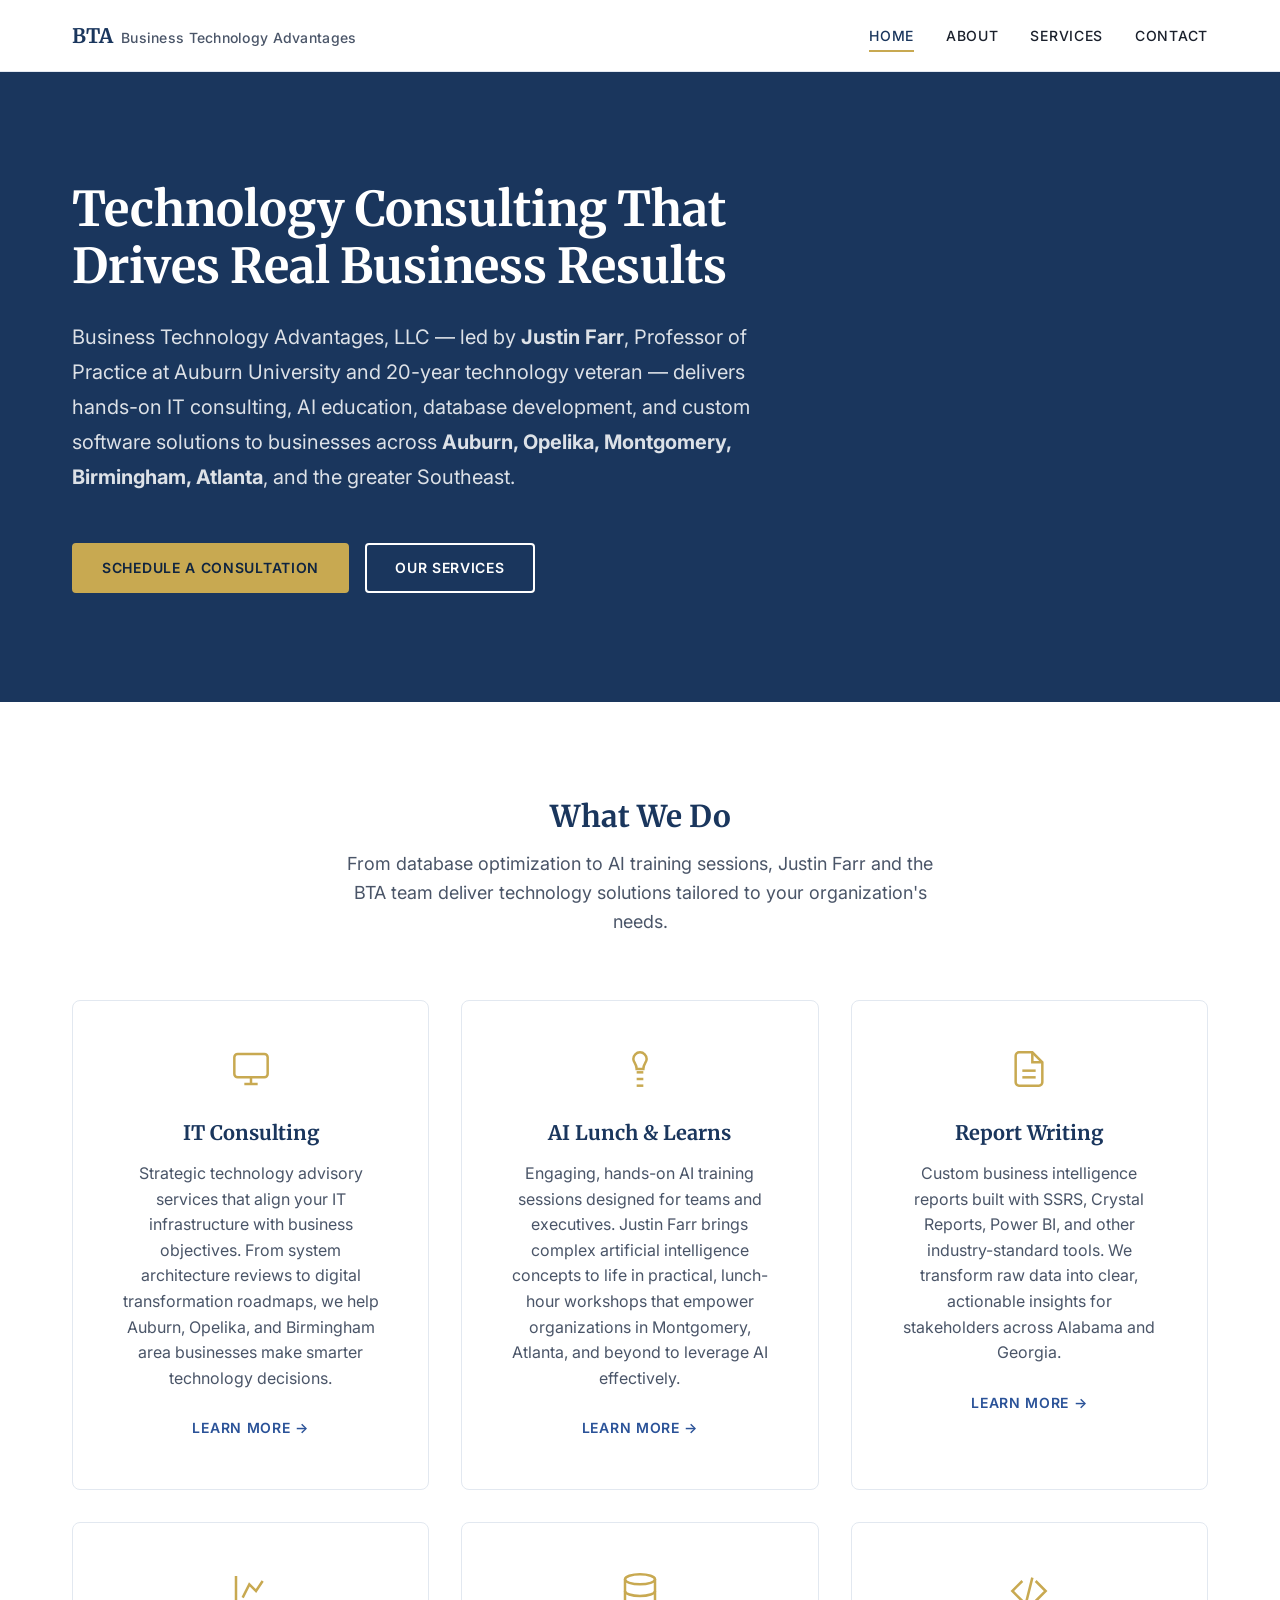
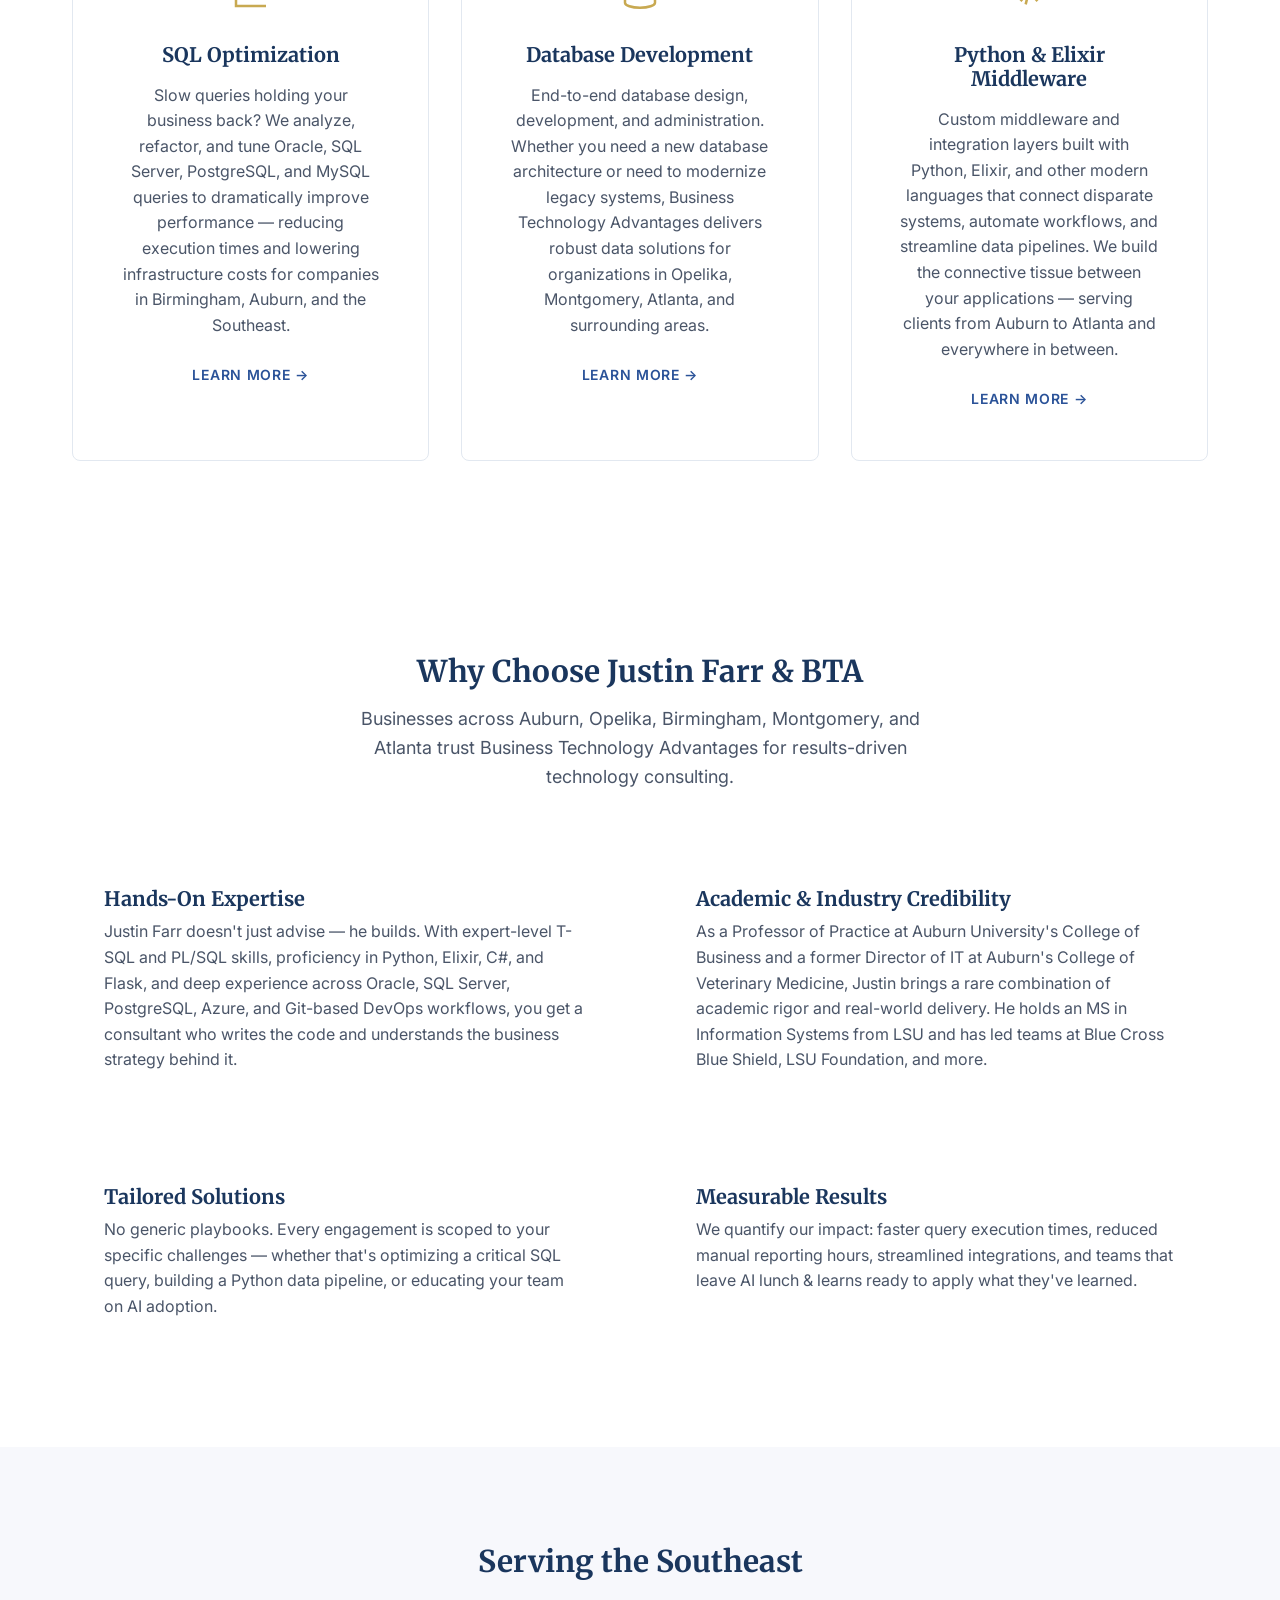
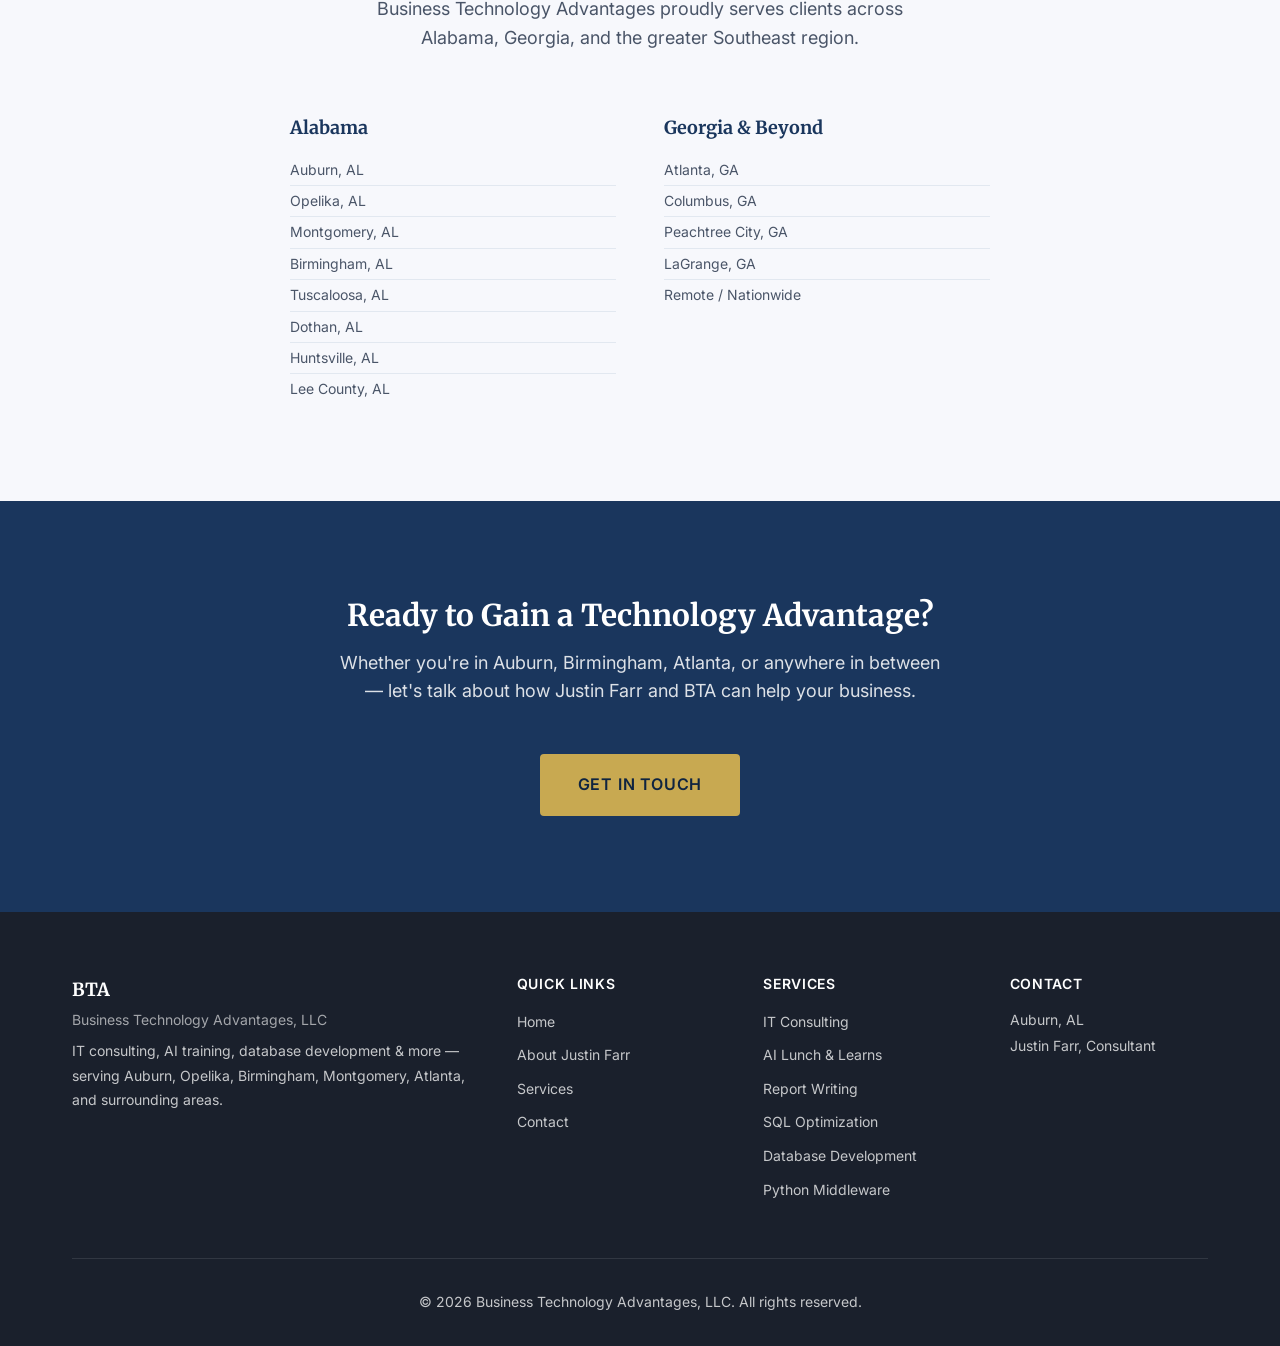
==== index.html @ 230b9578 "first commit" ====
<!DOCTYPE html>
<html lang="en">
<head>
    <meta charset="UTF-8">
    <meta name="viewport" content="width=device-width, initial-scale=1.0">
    <meta name="description" content="Business Technology Advantages, LLC — Justin Farr provides expert IT consulting, AI training, SQL optimization, database development, report writing, and Python middleware services in Auburn, AL, Opelika, AL, Montgomery, AL, Birmingham, AL, Atlanta, GA and surrounding areas.">
    <meta name="keywords" content="IT consulting Auburn AL, AI lunch and learn, SQL optimization, database development, Python middleware, report writing, Justin Farr, Business Technology Advantages, Opelika AL, Montgomery AL, Birmingham AL, Atlanta GA, technology consulting Alabama, IT consultant near me">
    <meta name="author" content="Justin Farr">
    <meta name="robots" content="index, follow">

    <!-- Open Graph / Social Media -->
    <meta property="og:type" content="website">
    <meta property="og:title" content="Business Technology Advantages, LLC — IT Consulting by Justin Farr">
    <meta property="og:description" content="Expert IT consulting, AI training, SQL optimization, database development, and Python middleware in Auburn, Opelika, Birmingham, Montgomery, and Atlanta.">
    <meta property="og:url" content="">
    <meta property="og:image" content="">

    <!-- Twitter Card -->
    <meta name="twitter:card" content="summary_large_image">
    <meta name="twitter:title" content="Business Technology Advantages, LLC — Justin Farr">
    <meta name="twitter:description" content="IT consulting, AI lunch &amp; learns, SQL optimization, database development, and Python middleware across Alabama and Georgia.">

    <title>Business Technology Advantages, LLC — IT Consulting | Auburn, AL | Justin Farr</title>

    <!-- Canonical URL -->
    <link rel="canonical" href="">

    <!-- Favicons -->
    <link rel="icon" href="favicon.ico" sizes="32x32">
    <link rel="icon" href="favicon.svg" type="image/svg+xml">
    <link rel="icon" type="image/png" sizes="32x32" href="favicon-32x32.png">
    <link rel="icon" type="image/png" sizes="16x16" href="favicon-16x16.png">
    <link rel="apple-touch-icon" sizes="180x180" href="apple-touch-icon.png">
    <link rel="manifest" href="site.webmanifest">
    <meta name="theme-color" content="#1a365d">

    <!-- Preconnect to external resources -->
    <link rel="preconnect" href="https://fonts.googleapis.com">
    <link rel="preconnect" href="https://fonts.gstatic.com" crossorigin>
    <link href="https://fonts.googleapis.com/css2?family=Inter:wght@400;500;600;700&family=Merriweather:wght@400;700&display=swap" rel="stylesheet">

    <!-- Stylesheets -->
    <link rel="stylesheet" href="css/styles.css">

    <!-- Structured Data (JSON-LD) -->
    <script type="application/ld+json">
    {
        "@context": "https://schema.org",
        "@type": "ProfessionalService",
        "name": "Business Technology Advantages, LLC",
        "description": "Justin Farr provides expert IT consulting, AI training, SQL optimization, database development, report writing, and Python middleware services in Auburn, Opelika, Montgomery, Birmingham, Atlanta, and surrounding areas.",
        "url": "",
        "logo": "",
        "founder": {
            "@type": "Person",
            "name": "Justin Farr"
        },
        "contactPoint": {
            "@type": "ContactPoint",
            "telephone": "",
            "contactType": "customer service"
        },
        "address": {
            "@type": "PostalAddress",
            "addressLocality": "Auburn",
            "addressRegion": "AL",
            "addressCountry": "US"
        },
        "areaServed": [
            { "@type": "City", "name": "Auburn, AL" },
            { "@type": "City", "name": "Opelika, AL" },
            { "@type": "City", "name": "Montgomery, AL" },
            { "@type": "City", "name": "Birmingham, AL" },
            { "@type": "City", "name": "Atlanta, GA" },
            { "@type": "City", "name": "Columbus, GA" },
            { "@type": "City", "name": "Dothan, AL" },
            { "@type": "City", "name": "Tuscaloosa, AL" }
        ],
        "hasOfferCatalog": {
            "@type": "OfferCatalog",
            "name": "IT Consulting Services",
            "itemListElement": [
                { "@type": "Offer", "itemOffered": { "@type": "Service", "name": "IT Consulting" } },
                { "@type": "Offer", "itemOffered": { "@type": "Service", "name": "AI Lunch & Learns" } },
                { "@type": "Offer", "itemOffered": { "@type": "Service", "name": "Report Writing" } },
                { "@type": "Offer", "itemOffered": { "@type": "Service", "name": "SQL Optimization" } },
                { "@type": "Offer", "itemOffered": { "@type": "Service", "name": "Database Development" } },
                { "@type": "Offer", "itemOffered": { "@type": "Service", "name": "Python Middleware Development" } }
            ]
        }
    }
    </script>
</head>
<body>
    <!-- Skip Navigation for Accessibility -->
    <a href="#main-content" class="skip-link">Skip to main content</a>

    <!-- Header -->
    <header class="site-header" role="banner">
        <div class="container">
            <div class="header-inner">
                <a href="index.html" class="logo" aria-label="Business Technology Advantages Home">
                    <span class="logo-text">BTA</span>
                    <span class="logo-name">Business Technology Advantages</span>
                </a>
                <nav class="main-nav" role="navigation" aria-label="Main navigation">
                    <button class="nav-toggle" aria-expanded="false" aria-controls="nav-menu" aria-label="Toggle navigation">
                        <span class="hamburger"></span>
                    </button>
                    <ul id="nav-menu" class="nav-menu">
                        <li><a href="index.html" class="nav-link active" aria-current="page">Home</a></li>
                        <li><a href="about.html" class="nav-link">About</a></li>
                        <li><a href="services.html" class="nav-link">Services</a></li>
                        <li><a href="contact.html" class="nav-link">Contact</a></li>
                    </ul>
                </nav>
            </div>
        </div>
    </header>

    <!-- Main Content -->
    <main id="main-content">
        <!-- Hero Section -->
        <section class="hero" aria-labelledby="hero-heading">
            <div class="container">
                <div class="hero-content">
                    <h1 id="hero-heading">Technology Consulting That Drives Real Business Results</h1>
                    <p class="hero-subtitle">Business Technology Advantages, LLC — led by <strong>Justin Farr</strong>, Professor of Practice at Auburn University and 20-year technology veteran — delivers hands-on IT consulting, AI education, database development, and custom software solutions to businesses across <strong>Auburn, Opelika, Montgomery, Birmingham, Atlanta</strong>, and the greater Southeast.</p>
                    <div class="hero-cta">
                        <a href="contact.html" class="btn btn-primary">Schedule a Consultation</a>
                        <a href="services.html" class="btn btn-secondary">Our Services</a>
                    </div>
                </div>
            </div>
        </section>

        <!-- Services Overview -->
        <section class="section services-overview" aria-labelledby="services-heading">
            <div class="container">
                <div class="section-header">
                    <h2 id="services-heading">What We Do</h2>
                    <p class="section-subtitle">From database optimization to AI training sessions, Justin Farr and the BTA team deliver technology solutions tailored to your organization's needs.</p>
                </div>
                <div class="services-grid">
                    <article class="service-card">
                        <div class="service-icon" aria-hidden="true">
                            <svg xmlns="http://www.w3.org/2000/svg" width="40" height="40" viewBox="0 0 24 24" fill="none" stroke="currentColor" stroke-width="1.5"><rect x="2" y="3" width="20" height="14" rx="2"/><path d="M8 21h8"/><path d="M12 17v4"/></svg>
                        </div>
                        <h3>IT Consulting</h3>
                        <p>Strategic technology advisory services that align your IT infrastructure with business objectives. From system architecture reviews to digital transformation roadmaps, we help Auburn, Opelika, and Birmingham area businesses make smarter technology decisions.</p>
                        <a href="services.html#it-consulting" class="card-link">Learn More &rarr;</a>
                    </article>
                    <article class="service-card">
                        <div class="service-icon" aria-hidden="true">
                            <svg xmlns="http://www.w3.org/2000/svg" width="40" height="40" viewBox="0 0 24 24" fill="none" stroke="currentColor" stroke-width="1.5"><path d="M12 2a4 4 0 0 0-4 4c0 2 2 3 2 6h4c0-3 2-4 2-6a4 4 0 0 0-4-4z"/><path d="M10 18h4"/><path d="M10 22h4"/><path d="M10 14h4"/></svg>
                        </div>
                        <h3>AI Lunch &amp; Learns</h3>
                        <p>Engaging, hands-on AI training sessions designed for teams and executives. Justin Farr brings complex artificial intelligence concepts to life in practical, lunch-hour workshops that empower organizations in Montgomery, Atlanta, and beyond to leverage AI effectively.</p>
                        <a href="services.html#ai-lunch-learns" class="card-link">Learn More &rarr;</a>
                    </article>
                    <article class="service-card">
                        <div class="service-icon" aria-hidden="true">
                            <svg xmlns="http://www.w3.org/2000/svg" width="40" height="40" viewBox="0 0 24 24" fill="none" stroke="currentColor" stroke-width="1.5"><path d="M14 2H6a2 2 0 0 0-2 2v16a2 2 0 0 0 2 2h12a2 2 0 0 0 2-2V8z"/><polyline points="14 2 14 8 20 8"/><line x1="16" y1="13" x2="8" y2="13"/><line x1="16" y1="17" x2="8" y2="17"/></svg>
                        </div>
                        <h3>Report Writing</h3>
                        <p>Custom business intelligence reports built with SSRS, Crystal Reports, Power BI, and other industry-standard tools. We transform raw data into clear, actionable insights for stakeholders across Alabama and Georgia.</p>
                        <a href="services.html#report-writing" class="card-link">Learn More &rarr;</a>
                    </article>
                    <article class="service-card">
                        <div class="service-icon" aria-hidden="true">
                            <svg xmlns="http://www.w3.org/2000/svg" width="40" height="40" viewBox="0 0 24 24" fill="none" stroke="currentColor" stroke-width="1.5"><path d="M3 3v18h18"/><path d="M7 16l4-8 4 4 4-6"/></svg>
                        </div>
                        <h3>SQL Optimization</h3>
                        <p>Slow queries holding your business back? We analyze, refactor, and tune Oracle, SQL Server, PostgreSQL, and MySQL queries to dramatically improve performance — reducing execution times and lowering infrastructure costs for companies in Birmingham, Auburn, and the Southeast.</p>
                        <a href="services.html#sql-optimization" class="card-link">Learn More &rarr;</a>
                    </article>
                    <article class="service-card">
                        <div class="service-icon" aria-hidden="true">
                            <svg xmlns="http://www.w3.org/2000/svg" width="40" height="40" viewBox="0 0 24 24" fill="none" stroke="currentColor" stroke-width="1.5"><ellipse cx="12" cy="5" rx="9" ry="3"/><path d="M21 12c0 1.66-4 3-9 3s-9-1.34-9-3"/><path d="M3 5v14c0 1.66 4 3 9 3s9-1.34 9-3V5"/></svg>
                        </div>
                        <h3>Database Development</h3>
                        <p>End-to-end database design, development, and administration. Whether you need a new database architecture or need to modernize legacy systems, Business Technology Advantages delivers robust data solutions for organizations in Opelika, Montgomery, Atlanta, and surrounding areas.</p>
                        <a href="services.html#database-development" class="card-link">Learn More &rarr;</a>
                    </article>
                    <article class="service-card">
                        <div class="service-icon" aria-hidden="true">
                            <svg xmlns="http://www.w3.org/2000/svg" width="40" height="40" viewBox="0 0 24 24" fill="none" stroke="currentColor" stroke-width="1.5"><polyline points="16 18 22 12 16 6"/><polyline points="8 6 2 12 8 18"/><line x1="14" y1="4" x2="10" y2="20"/></svg>
                        </div>
                        <h3>Python &amp; Elixir Middleware</h3>
                        <p>Custom middleware and integration layers built with Python, Elixir, and other modern languages that connect disparate systems, automate workflows, and streamline data pipelines. We build the connective tissue between your applications — serving clients from Auburn to Atlanta and everywhere in between.</p>
                        <a href="services.html#python-middleware" class="card-link">Learn More &rarr;</a>
                    </article>
                </div>
            </div>
        </section>

        <!-- Why Choose Us -->
        <section class="section why-us" aria-labelledby="why-heading">
            <div class="container">
                <div class="section-header">
                    <h2 id="why-heading">Why Choose Justin Farr &amp; BTA</h2>
                    <p class="section-subtitle">Businesses across Auburn, Opelika, Birmingham, Montgomery, and Atlanta trust Business Technology Advantages for results-driven technology consulting.</p>
                </div>
                <div class="features-grid">
                    <div class="feature">
                        <h3>Hands-On Expertise</h3>
                        <p>Justin Farr doesn't just advise — he builds. With expert-level T-SQL and PL/SQL skills, proficiency in Python, Elixir, C#, and Flask, and deep experience across Oracle, SQL Server, PostgreSQL, Azure, and Git-based DevOps workflows, you get a consultant who writes the code and understands the business strategy behind it.</p>
                    </div>
                    <div class="feature">
                        <h3>Academic &amp; Industry Credibility</h3>
                        <p>As a Professor of Practice at Auburn University's College of Business and a former Director of IT at Auburn's College of Veterinary Medicine, Justin brings a rare combination of academic rigor and real-world delivery. He holds an MS in Information Systems from LSU and has led teams at Blue Cross Blue Shield, LSU Foundation, and more.</p>
                    </div>
                    <div class="feature">
                        <h3>Tailored Solutions</h3>
                        <p>No generic playbooks. Every engagement is scoped to your specific challenges — whether that's optimizing a critical SQL query, building a Python data pipeline, or educating your team on AI adoption.</p>
                    </div>
                    <div class="feature">
                        <h3>Measurable Results</h3>
                        <p>We quantify our impact: faster query execution times, reduced manual reporting hours, streamlined integrations, and teams that leave AI lunch &amp; learns ready to apply what they've learned.</p>
                    </div>
                </div>
            </div>
        </section>

        <!-- Service Areas -->
        <section class="section section-alt" aria-labelledby="areas-heading">
            <div class="container">
                <div class="section-header">
                    <h2 id="areas-heading">Serving the Southeast</h2>
                    <p class="section-subtitle">Business Technology Advantages proudly serves clients across Alabama, Georgia, and the greater Southeast region.</p>
                </div>
                <div class="areas-list">
                    <div class="area-group">
                        <h3>Alabama</h3>
                        <ul>
                            <li>Auburn, AL</li>
                            <li>Opelika, AL</li>
                            <li>Montgomery, AL</li>
                            <li>Birmingham, AL</li>
                            <li>Tuscaloosa, AL</li>
                            <li>Dothan, AL</li>
                            <li>Huntsville, AL</li>
                            <li>Lee County, AL</li>
                        </ul>
                    </div>
                    <div class="area-group">
                        <h3>Georgia &amp; Beyond</h3>
                        <ul>
                            <li>Atlanta, GA</li>
                            <li>Columbus, GA</li>
                            <li>Peachtree City, GA</li>
                            <li>LaGrange, GA</li>
                            <li>Remote / Nationwide</li>
                        </ul>
                    </div>
                </div>
            </div>
        </section>

        <!-- CTA Section -->
        <section class="section cta-section" aria-labelledby="cta-heading">
            <div class="container">
                <div class="cta-content">
                    <h2 id="cta-heading">Ready to Gain a Technology Advantage?</h2>
                    <p>Whether you're in Auburn, Birmingham, Atlanta, or anywhere in between — let's talk about how Justin Farr and BTA can help your business.</p>
                    <a href="contact.html" class="btn btn-primary btn-lg">Get in Touch</a>
                </div>
            </div>
        </section>
    </main>

    <!-- Footer -->
    <footer class="site-footer" role="contentinfo">
        <div class="container">
            <div class="footer-grid">
                <div class="footer-brand">
                    <span class="logo-text">BTA</span>
                    <p class="footer-company">Business Technology Advantages, LLC</p>
                    <p class="footer-tagline">IT consulting, AI training, database development &amp; more — serving Auburn, Opelika, Birmingham, Montgomery, Atlanta, and surrounding areas.</p>
                </div>
                <div class="footer-nav">
                    <h4>Quick Links</h4>
                    <ul>
                        <li><a href="index.html">Home</a></li>
                        <li><a href="about.html">About Justin Farr</a></li>
                        <li><a href="services.html">Services</a></li>
                        <li><a href="contact.html">Contact</a></li>
                    </ul>
                </div>
                <div class="footer-services">
                    <h4>Services</h4>
                    <ul>
                        <li><a href="services.html#it-consulting">IT Consulting</a></li>
                        <li><a href="services.html#ai-lunch-learns">AI Lunch &amp; Learns</a></li>
                        <li><a href="services.html#report-writing">Report Writing</a></li>
                        <li><a href="services.html#sql-optimization">SQL Optimization</a></li>
                        <li><a href="services.html#database-development">Database Development</a></li>
                        <li><a href="services.html#python-middleware">Python Middleware</a></li>
                    </ul>
                </div>
                <div class="footer-contact">
                    <h4>Contact</h4>
                    <address>
                        <p>Auburn, AL</p>
                        <p>Justin Farr, Consultant</p>
                    </address>
                </div>
            </div>
            <div class="footer-bottom">
                <p>&copy; <span id="current-year"></span> Business Technology Advantages, LLC. All rights reserved.</p>
            </div>
        </div>
    </footer>

    <script src="js/main.js"></script>
</body>
</html>
---- css/styles.css ----
/* ==========================================================================
   CSS Custom Properties (Design Tokens)
   ========================================================================== */
:root {
    /* Colors */
    --color-primary: #1a365d;
    --color-primary-dark: #0f2440;
    --color-primary-light: #2a5298;
    --color-accent: #c8a951;
    --color-accent-dark: #b08d30;

    --color-text: #1a202c;
    --color-text-light: #4a5568;
    --color-text-muted: #718096;

    --color-bg: #ffffff;
    --color-bg-alt: #f7f8fc;
    --color-bg-dark: #1a202c;

    --color-border: #e2e8f0;
    --color-white: #ffffff;
    --color-success: #38a169;
    --color-error: #e53e3e;

    /* Typography */
    --font-heading: 'Merriweather', Georgia, serif;
    --font-body: 'Inter', -apple-system, BlinkMacSystemFont, 'Segoe UI', sans-serif;

    --text-xs: 0.75rem;
    --text-sm: 0.875rem;
    --text-base: 1rem;
    --text-lg: 1.125rem;
    --text-xl: 1.25rem;
    --text-2xl: 1.5rem;
    --text-3xl: 1.875rem;
    --text-4xl: 2.25rem;
    --text-5xl: 3rem;

    --leading-tight: 1.2;
    --leading-normal: 1.6;
    --leading-relaxed: 1.75;

    /* Spacing */
    --space-xs: 0.25rem;
    --space-sm: 0.5rem;
    --space-md: 1rem;
    --space-lg: 1.5rem;
    --space-xl: 2rem;
    --space-2xl: 3rem;
    --space-3xl: 4rem;
    --space-4xl: 6rem;

    /* Layout */
    --container-max: 1200px;
    --container-narrow: 800px;

    /* Borders & Shadows */
    --radius-sm: 4px;
    --radius-md: 8px;
    --radius-lg: 12px;
    --shadow-sm: 0 1px 3px rgba(0, 0, 0, 0.08);
    --shadow-md: 0 4px 12px rgba(0, 0, 0, 0.1);
    --shadow-lg: 0 10px 30px rgba(0, 0, 0, 0.12);

    /* Transitions */
    --transition-fast: 150ms ease;
    --transition-base: 250ms ease;
    --transition-slow: 400ms ease;

    /* Header */
    --header-height: 72px;
}

/* ==========================================================================
   Reset & Base
   ========================================================================== */
*,
*::before,
*::after {
    box-sizing: border-box;
    margin: 0;
    padding: 0;
}

html {
    scroll-behavior: smooth;
    -webkit-text-size-adjust: 100%;
}

body {
    font-family: var(--font-body);
    font-size: var(--text-base);
    line-height: var(--leading-normal);
    color: var(--color-text);
    background-color: var(--color-bg);
    -webkit-font-smoothing: antialiased;
    -moz-osx-font-smoothing: grayscale;
}

img {
    max-width: 100%;
    height: auto;
    display: block;
}

a {
    color: var(--color-primary-light);
    text-decoration: none;
    transition: color var(--transition-fast);
}

a:hover {
    color: var(--color-primary-dark);
}

a:focus-visible {
    outline: 2px solid var(--color-primary-light);
    outline-offset: 2px;
    border-radius: var(--radius-sm);
}

ul, ol {
    list-style: none;
}

h1, h2, h3, h4, h5, h6 {
    font-family: var(--font-heading);
    line-height: var(--leading-tight);
    color: var(--color-primary);
}

/* ==========================================================================
   Accessibility
   ========================================================================== */
.skip-link {
    position: absolute;
    top: -100%;
    left: var(--space-md);
    background: var(--color-primary);
    color: var(--color-white);
    padding: var(--space-sm) var(--space-md);
    border-radius: var(--radius-sm);
    z-index: 1000;
    font-weight: 600;
}

.skip-link:focus {
    top: var(--space-md);
}

.sr-only {
    position: absolute;
    width: 1px;
    height: 1px;
    padding: 0;
    margin: -1px;
    overflow: hidden;
    clip: rect(0, 0, 0, 0);
    white-space: nowrap;
    border: 0;
}

/* ==========================================================================
   Layout
   ========================================================================== */
.container {
    width: 100%;
    max-width: var(--container-max);
    margin: 0 auto;
    padding: 0 var(--space-xl);
}

.section {
    padding: var(--space-4xl) 0;
}

.section-alt {
    background-color: var(--color-bg-alt);
}

.section-header {
    text-align: center;
    margin-bottom: var(--space-3xl);
}

.section-header h2 {
    font-size: var(--text-3xl);
    margin-bottom: var(--space-md);
}

.section-subtitle {
    font-size: var(--text-lg);
    color: var(--color-text-light);
    max-width: 600px;
    margin: 0 auto;
}

/* Two Column Layout */
.two-column {
    display: grid;
    grid-template-columns: 1fr 1fr;
    gap: var(--space-3xl);
    align-items: center;
}

.two-column.reverse .column-media {
    order: -1;
}

/* ==========================================================================
   Header
   ========================================================================== */
.site-header {
    position: sticky;
    top: 0;
    z-index: 100;
    background-color: var(--color-white);
    border-bottom: 1px solid var(--color-border);
    height: var(--header-height);
    display: flex;
    align-items: center;
}

.header-inner {
    display: flex;
    align-items: center;
    justify-content: space-between;
}

.logo {
    text-decoration: none;
    display: flex;
    align-items: baseline;
    gap: var(--space-sm);
}

.logo-text {
    font-family: var(--font-heading);
    font-size: var(--text-xl);
    font-weight: 700;
    color: var(--color-primary);
}

.logo-name {
    font-family: var(--font-body);
    font-size: var(--text-sm);
    font-weight: 500;
    color: var(--color-text-light);
    letter-spacing: 0.02em;
}

.nav-menu {
    display: flex;
    gap: var(--space-xl);
}

.nav-link {
    font-size: var(--text-sm);
    font-weight: 500;
    color: var(--color-text);
    text-transform: uppercase;
    letter-spacing: 0.05em;
    padding: var(--space-sm) 0;
    position: relative;
}

.nav-link::after {
    content: '';
    position: absolute;
    bottom: 0;
    left: 0;
    width: 0;
    height: 2px;
    background-color: var(--color-accent);
    transition: width var(--transition-base);
}

.nav-link:hover::after,
.nav-link.active::after {
    width: 100%;
}

.nav-link:hover,
.nav-link.active {
    color: var(--color-primary);
}

/* Mobile Nav Toggle */
.nav-toggle {
    display: none;
    background: none;
    border: none;
    cursor: pointer;
    padding: var(--space-sm);
}

.hamburger {
    display: block;
    width: 24px;
    height: 2px;
    background-color: var(--color-text);
    position: relative;
    transition: background-color var(--transition-fast);
}

.hamburger::before,
.hamburger::after {
    content: '';
    position: absolute;
    left: 0;
    width: 24px;
    height: 2px;
    background-color: var(--color-text);
    transition: transform var(--transition-base);
}

.hamburger::before {
    top: -7px;
}

.hamburger::after {
    top: 7px;
}

/* Hamburger active state */
.nav-toggle[aria-expanded="true"] .hamburger {
    background-color: transparent;
}

.nav-toggle[aria-expanded="true"] .hamburger::before {
    transform: rotate(45deg) translate(5px, 5px);
}

.nav-toggle[aria-expanded="true"] .hamburger::after {
    transform: rotate(-45deg) translate(5px, -5px);
}

/* ==========================================================================
   Hero
   ========================================================================== */
.hero {
    background-color: var(--color-primary);
    color: var(--color-white);
    padding: var(--space-4xl) 0;
    min-height: 70vh;
    display: flex;
    align-items: center;
}

.hero-content {
    max-width: 700px;
}

.hero h1 {
    font-size: var(--text-5xl);
    color: var(--color-white);
    margin-bottom: var(--space-lg);
}

.hero-subtitle {
    font-size: var(--text-xl);
    color: rgba(255, 255, 255, 0.85);
    margin-bottom: var(--space-2xl);
    line-height: var(--leading-relaxed);
}

.hero-cta {
    display: flex;
    gap: var(--space-md);
    flex-wrap: wrap;
}

/* Page Hero (inner pages) */
.page-hero {
    background-color: var(--color-primary);
    color: var(--color-white);
    padding: var(--space-3xl) 0;
    text-align: center;
}

.page-hero h1 {
    font-size: var(--text-4xl);
    color: var(--color-white);
    margin-bottom: var(--space-sm);
}

.page-subtitle {
    font-size: var(--text-lg);
    color: rgba(255, 255, 255, 0.85);
}

/* ==========================================================================
   Buttons
   ========================================================================== */
.btn {
    display: inline-block;
    padding: 0.75rem 1.75rem;
    font-family: var(--font-body);
    font-size: var(--text-sm);
    font-weight: 600;
    text-transform: uppercase;
    letter-spacing: 0.05em;
    border: 2px solid transparent;
    border-radius: var(--radius-sm);
    cursor: pointer;
    transition: all var(--transition-base);
    text-align: center;
    text-decoration: none;
}

.btn:focus-visible {
    outline: 2px solid var(--color-accent);
    outline-offset: 2px;
}

.btn-primary {
    background-color: var(--color-accent);
    color: var(--color-primary-dark);
    border-color: var(--color-accent);
}

.btn-primary:hover {
    background-color: var(--color-accent-dark);
    border-color: var(--color-accent-dark);
    color: var(--color-white);
}

.btn-secondary {
    background-color: transparent;
    color: var(--color-white);
    border-color: var(--color-white);
}

.btn-secondary:hover {
    background-color: var(--color-white);
    color: var(--color-primary);
}

.btn-lg {
    padding: 1rem 2.25rem;
    font-size: var(--text-base);
}

/* ==========================================================================
   Cards
   ========================================================================== */
.services-grid {
    display: grid;
    grid-template-columns: repeat(3, 1fr);
    gap: var(--space-xl);
}

.service-card {
    background-color: var(--color-white);
    border: 1px solid var(--color-border);
    border-radius: var(--radius-md);
    padding: var(--space-2xl);
    text-align: center;
    transition: box-shadow var(--transition-base), transform var(--transition-base);
}

.service-card:hover {
    box-shadow: var(--shadow-lg);
    transform: translateY(-4px);
}

.service-icon {
    color: var(--color-accent);
    margin-bottom: var(--space-lg);
}

.service-card h3 {
    font-size: var(--text-xl);
    margin-bottom: var(--space-md);
}

.service-card p {
    color: var(--color-text-light);
    margin-bottom: var(--space-lg);
    min-height: 1.5em;
}

.card-link {
    font-weight: 600;
    font-size: var(--text-sm);
    color: var(--color-primary-light);
    text-transform: uppercase;
    letter-spacing: 0.05em;
}

.card-link:hover {
    color: var(--color-accent);
}

/* ==========================================================================
   Features / Values Grid
   ========================================================================== */
.features-grid,
.values-grid {
    display: grid;
    grid-template-columns: repeat(2, 1fr);
    gap: var(--space-2xl);
}

.feature,
.value-item {
    padding: var(--space-xl);
}

.feature h3,
.value-item h3 {
    font-size: var(--text-xl);
    margin-bottom: var(--space-sm);
}

.feature p,
.value-item p {
    color: var(--color-text-light);
    min-height: 1.5em;
}

/* ==========================================================================
   Process Steps
   ========================================================================== */
.process-steps {
    display: grid;
    grid-template-columns: repeat(4, 1fr);
    gap: var(--space-xl);
    text-align: center;
}

.step {
    padding: var(--space-xl);
}

.step-number {
    display: inline-block;
    font-family: var(--font-heading);
    font-size: var(--text-3xl);
    font-weight: 700;
    color: var(--color-accent);
    margin-bottom: var(--space-md);
}

.step h3 {
    font-size: var(--text-lg);
    margin-bottom: var(--space-sm);
}

.step p {
    color: var(--color-text-light);
    font-size: var(--text-sm);
    min-height: 1.5em;
}

/* ==========================================================================
   Team
   ========================================================================== */
.team-grid {
    display: grid;
    grid-template-columns: repeat(auto-fit, minmax(250px, 1fr));
    gap: var(--space-2xl);
}

.team-card {
    text-align: center;
}

.team-photo {
    width: 160px;
    height: 160px;
    border-radius: 50%;
    margin: 0 auto var(--space-lg);
}

.team-card h3 {
    font-size: var(--text-lg);
    margin-bottom: var(--space-xs);
}

.team-role {
    color: var(--color-accent);
    font-weight: 500;
    margin-bottom: var(--space-md);
}

.team-bio {
    color: var(--color-text-light);
    font-size: var(--text-sm);
}

/* ==========================================================================
   Project Cards
   ========================================================================== */
.projects-grid {
    display: grid;
    grid-template-columns: repeat(3, 1fr);
    gap: var(--space-xl);
}

.project-card {
    background-color: var(--color-white);
    border: 1px solid var(--color-border);
    border-radius: var(--radius-md);
    padding: var(--space-2xl);
    transition: box-shadow var(--transition-base);
}

.project-card:hover {
    box-shadow: var(--shadow-md);
}

.project-card h3 {
    font-size: var(--text-lg);
    margin-bottom: var(--space-xs);
}

.project-client {
    color: var(--color-accent);
    font-weight: 600;
    font-size: var(--text-sm);
    margin-bottom: var(--space-md);
}

.project-card p:last-child {
    color: var(--color-text-light);
    font-size: var(--text-sm);
    line-height: var(--leading-relaxed);
}

/* ==========================================================================
   CTA Section
   ========================================================================== */
.cta-section {
    background-color: var(--color-primary);
    color: var(--color-white);
}

.cta-content {
    text-align: center;
    max-width: 600px;
    margin: 0 auto;
}

.cta-content h2 {
    font-size: var(--text-3xl);
    color: var(--color-white);
    margin-bottom: var(--space-md);
}

.cta-content p {
    font-size: var(--text-lg);
    color: rgba(255, 255, 255, 0.85);
    margin-bottom: var(--space-2xl);
}

/* ==========================================================================
   Contact Form
   ========================================================================== */
.contact-layout {
    display: grid;
    grid-template-columns: 1fr 360px;
    gap: var(--space-3xl);
    align-items: start;
}

.form-group {
    margin-bottom: var(--space-lg);
}

.form-group label {
    display: block;
    font-weight: 500;
    margin-bottom: var(--space-xs);
    font-size: var(--text-sm);
    color: var(--color-text);
}

.form-group input,
.form-group select,
.form-group textarea {
    width: 100%;
    padding: 0.75rem 1rem;
    font-family: var(--font-body);
    font-size: var(--text-base);
    border: 1px solid var(--color-border);
    border-radius: var(--radius-sm);
    background-color: var(--color-white);
    transition: border-color var(--transition-fast), box-shadow var(--transition-fast);
}

.form-group input:focus,
.form-group select:focus,
.form-group textarea:focus {
    outline: none;
    border-color: var(--color-primary-light);
    box-shadow: 0 0 0 3px rgba(42, 82, 152, 0.15);
}

.form-group input.error,
.form-group textarea.error {
    border-color: var(--color-error);
}

.form-error {
    display: block;
    color: var(--color-error);
    font-size: var(--text-xs);
    margin-top: var(--space-xs);
    min-height: 1em;
}

.form-success {
    background-color: var(--color-success);
    color: var(--color-white);
    padding: var(--space-md) var(--space-lg);
    border-radius: var(--radius-sm);
    text-align: center;
    font-weight: 500;
}

/* Contact Info Sidebar */
.contact-info {
    background-color: var(--color-bg-alt);
    padding: var(--space-2xl);
    border-radius: var(--radius-md);
}

.contact-info-item {
    margin-bottom: var(--space-xl);
}

.contact-info-item:last-child {
    margin-bottom: 0;
}

.contact-info-item h3 {
    font-size: var(--text-base);
    margin-bottom: var(--space-xs);
}

.contact-info-item p {
    color: var(--color-text-light);
    font-size: var(--text-sm);
}

.contact-info-item a {
    color: var(--color-primary-light);
}

/* ==========================================================================
   Service Features List
   ========================================================================== */
.service-features {
    margin-top: var(--space-lg);
}

.service-features li {
    position: relative;
    padding-left: var(--space-lg);
    margin-bottom: var(--space-sm);
    color: var(--color-text-light);
    min-height: 1.5em;
}

.service-features li::before {
    content: '✓';
    position: absolute;
    left: 0;
    color: var(--color-accent);
    font-weight: 700;
}

/* ==========================================================================
   Service Areas
   ========================================================================== */
.areas-list {
    display: grid;
    grid-template-columns: repeat(2, 1fr);
    gap: var(--space-2xl);
    max-width: 700px;
    margin: 0 auto;
}

.area-group h3 {
    font-size: var(--text-lg);
    margin-bottom: var(--space-md);
    color: var(--color-primary);
}

.area-group ul {
    list-style: none;
}

.area-group ul li {
    padding: var(--space-xs) 0;
    color: var(--color-text-light);
    font-size: var(--text-sm);
    border-bottom: 1px solid var(--color-border);
}

.area-group ul li:last-child {
    border-bottom: none;
}

/* ==========================================================================
   Placeholder Image
   ========================================================================== */
.placeholder-image {
    background-color: var(--color-bg-alt);
    border: 2px dashed var(--color-border);
    border-radius: var(--radius-md);
    min-height: 300px;
    display: flex;
    align-items: center;
    justify-content: center;
}

.service-image {
    width: 100%;
    height: auto;
    border-radius: var(--radius-md);
    display: block;
}

.headshot {
    width: 100%;
    height: auto;
    border-radius: var(--radius-md);
    display: block;
    object-fit: cover;
    box-shadow: 0 4px 20px rgba(0, 0, 0, 0.1);
}

/* ==========================================================================
   Footer
   ========================================================================== */
.site-footer {
    background-color: var(--color-bg-dark);
    color: rgba(255, 255, 255, 0.75);
    padding: var(--space-3xl) 0 var(--space-xl);
}

.footer-grid {
    display: grid;
    grid-template-columns: 2fr 1fr 1fr 1fr;
    gap: var(--space-2xl);
    margin-bottom: var(--space-2xl);
}

.footer-brand .logo-text {
    color: var(--color-white);
    font-size: var(--text-lg);
}

.footer-company {
    margin-top: var(--space-xs);
    font-size: var(--text-sm);
    color: rgba(255, 255, 255, 0.6);
}

.footer-tagline {
    margin-top: var(--space-sm);
    font-size: var(--text-sm);
    line-height: var(--leading-relaxed);
}

.site-footer h4 {
    color: var(--color-white);
    font-family: var(--font-body);
    font-size: var(--text-sm);
    font-weight: 600;
    text-transform: uppercase;
    letter-spacing: 0.05em;
    margin-bottom: var(--space-md);
}

.footer-nav ul li {
    margin-bottom: var(--space-sm);
}

.footer-nav a {
    color: rgba(255, 255, 255, 0.75);
    font-size: var(--text-sm);
    transition: color var(--transition-fast);
}

.footer-nav a:hover {
    color: var(--color-white);
}

.footer-services ul li {
    margin-bottom: var(--space-sm);
}

.footer-services a {
    color: rgba(255, 255, 255, 0.75);
    font-size: var(--text-sm);
    transition: color var(--transition-fast);
}

.footer-services a:hover {
    color: var(--color-white);
}

.footer-contact address {
    font-style: normal;
    font-size: var(--text-sm);
}

.footer-contact p {
    margin-bottom: var(--space-xs);
    min-height: 1.5em;
}

.footer-bottom {
    border-top: 1px solid rgba(255, 255, 255, 0.1);
    padding-top: var(--space-xl);
    text-align: center;
    font-size: var(--text-sm);
}

/* ==========================================================================
   Responsive
   ========================================================================== */
@media (max-width: 1024px) {
    .services-grid {
        grid-template-columns: repeat(2, 1fr);
    }

    .process-steps {
        grid-template-columns: repeat(2, 1fr);
    }

    .footer-grid {
        grid-template-columns: 1fr 1fr;
    }

    .projects-grid {
        grid-template-columns: repeat(2, 1fr);
    }

    .areas-list {
        max-width: 100%;
    }
}

@media (max-width: 768px) {
    :root {
        --text-5xl: 2.25rem;
        --text-4xl: 1.875rem;
        --text-3xl: 1.5rem;
    }

    .logo-name {
        display: none;
    }

    /* Mobile Navigation */
    .nav-toggle {
        display: block;
    }

    .nav-menu {
        display: none;
        position: absolute;
        top: var(--header-height);
        left: 0;
        right: 0;
        background-color: var(--color-white);
        flex-direction: column;
        padding: var(--space-lg) var(--space-xl);
        border-bottom: 1px solid var(--color-border);
        box-shadow: var(--shadow-md);
    }

    .nav-menu.is-open {
        display: flex;
    }

    .nav-menu .nav-link {
        padding: var(--space-sm) 0;
    }

    /* Layout */
    .two-column {
        grid-template-columns: 1fr;
    }

    .two-column.reverse .column-media {
        order: 0;
    }

    .services-grid {
        grid-template-columns: 1fr;
    }

    .projects-grid {
        grid-template-columns: 1fr;
    }

    .areas-list {
        grid-template-columns: 1fr;
    }

    .features-grid,
    .values-grid {
        grid-template-columns: 1fr;
    }

    .process-steps {
        grid-template-columns: 1fr 1fr;
    }

    .contact-layout {
        grid-template-columns: 1fr;
    }

    .footer-grid {
        grid-template-columns: 1fr;
        gap: var(--space-xl);
    }

    .hero {
        min-height: auto;
        padding: var(--space-3xl) 0;
    }

    .container {
        padding: 0 var(--space-md);
    }
}

@media (max-width: 480px) {
    .process-steps {
        grid-template-columns: 1fr;
    }

    .hero-cta {
        flex-direction: column;
    }

    .hero-cta .btn {
        width: 100%;
    }
}
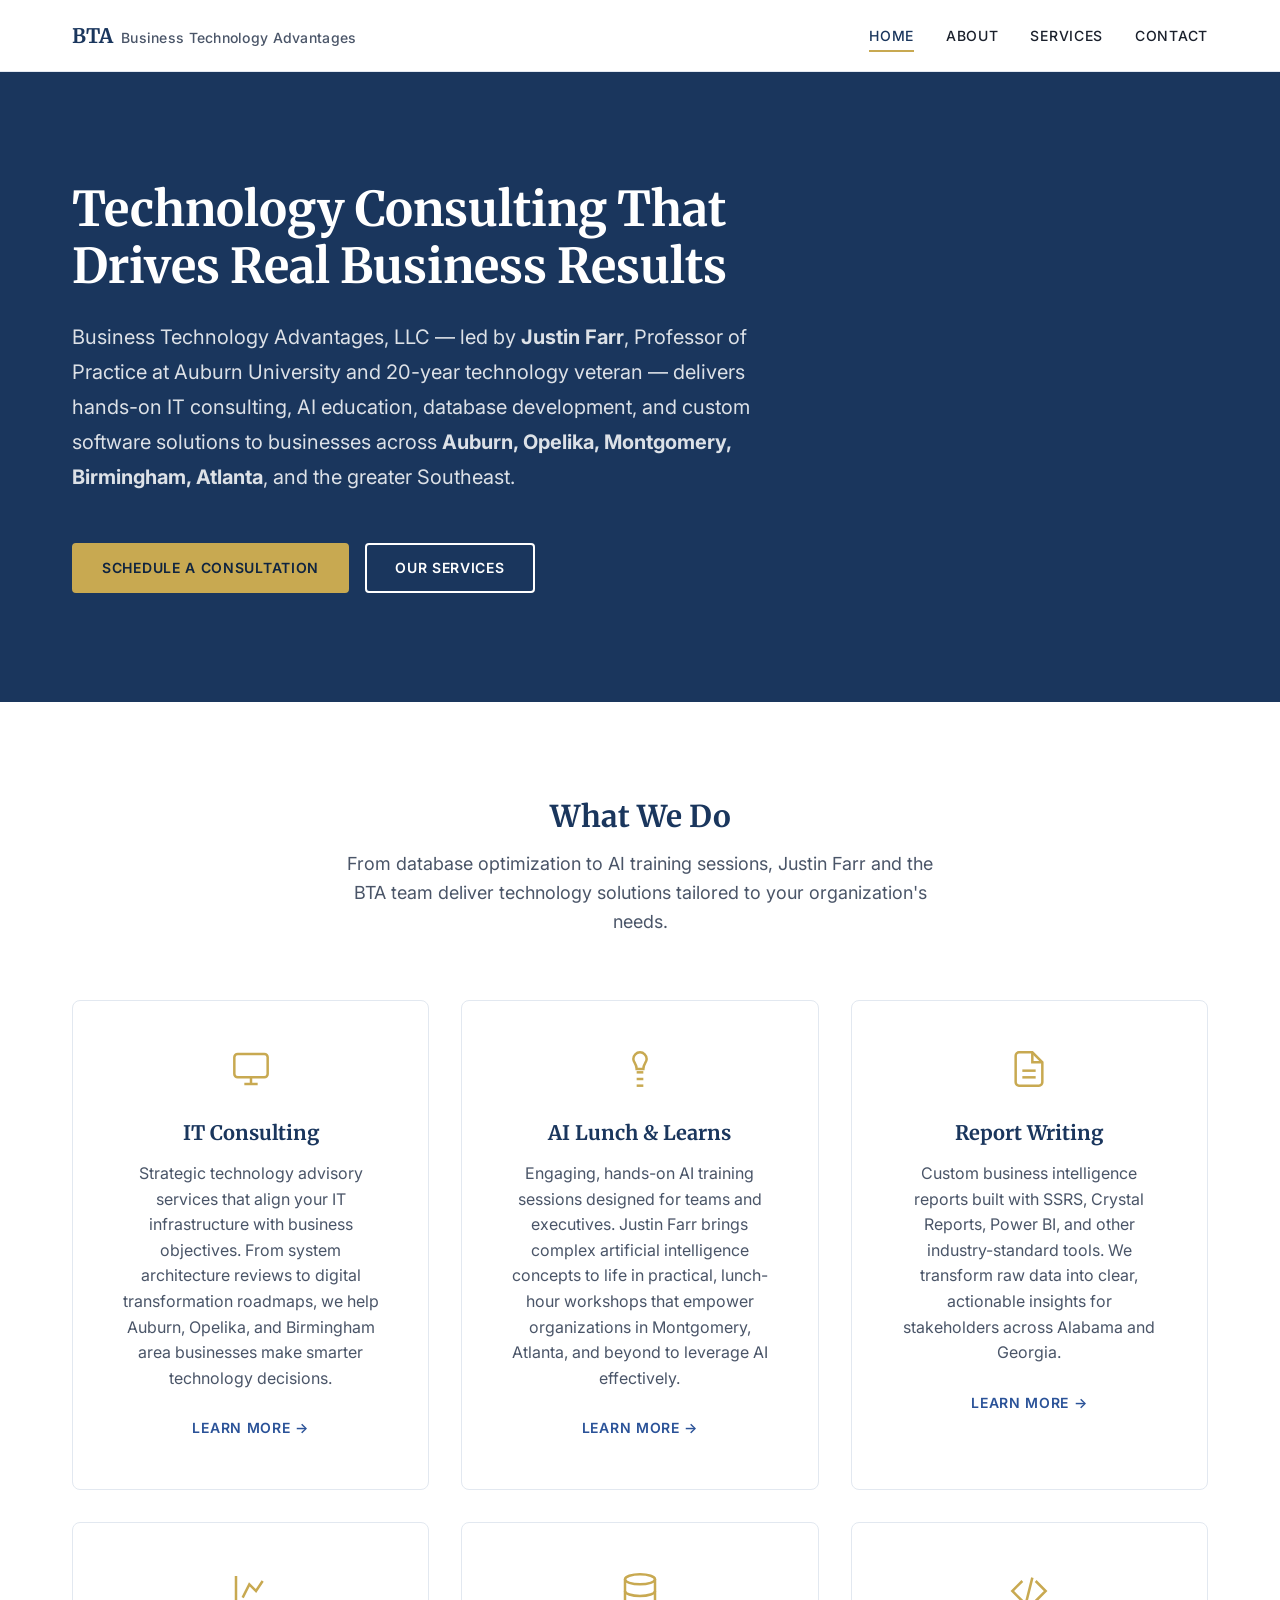
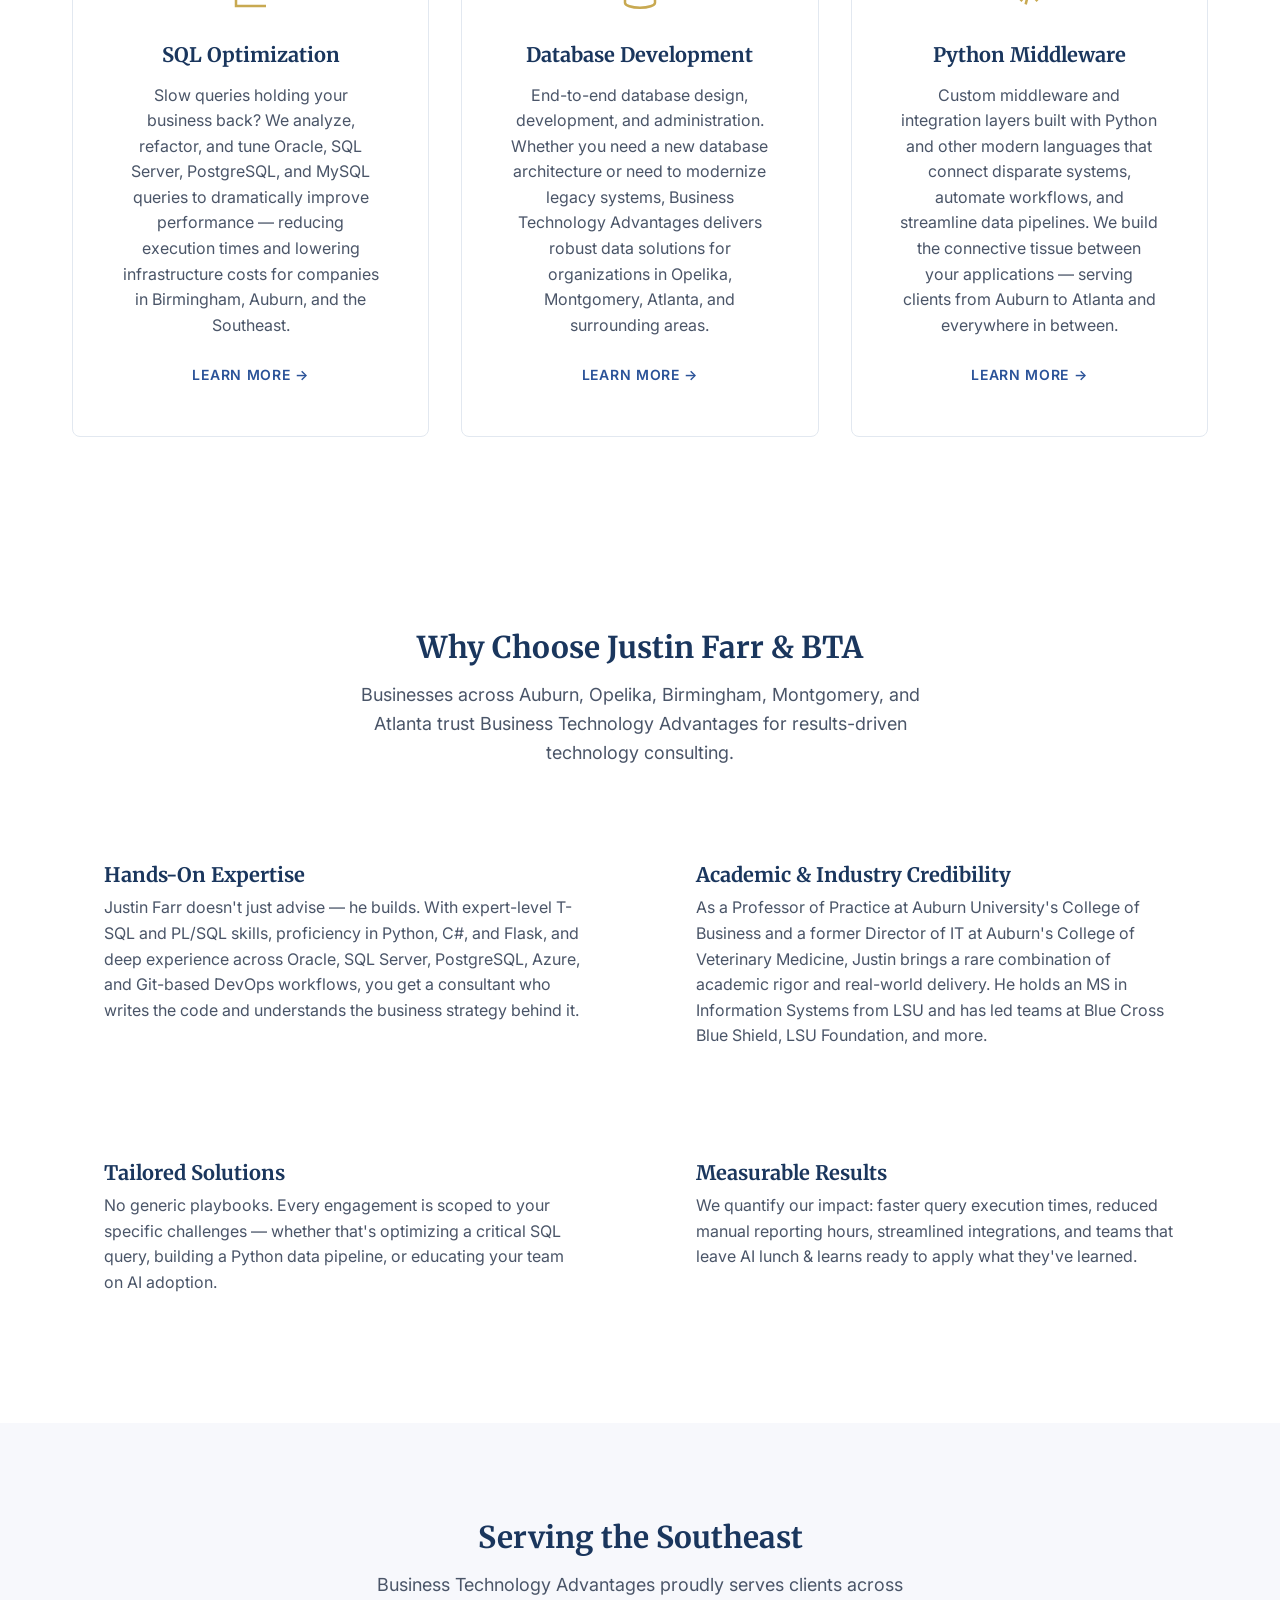
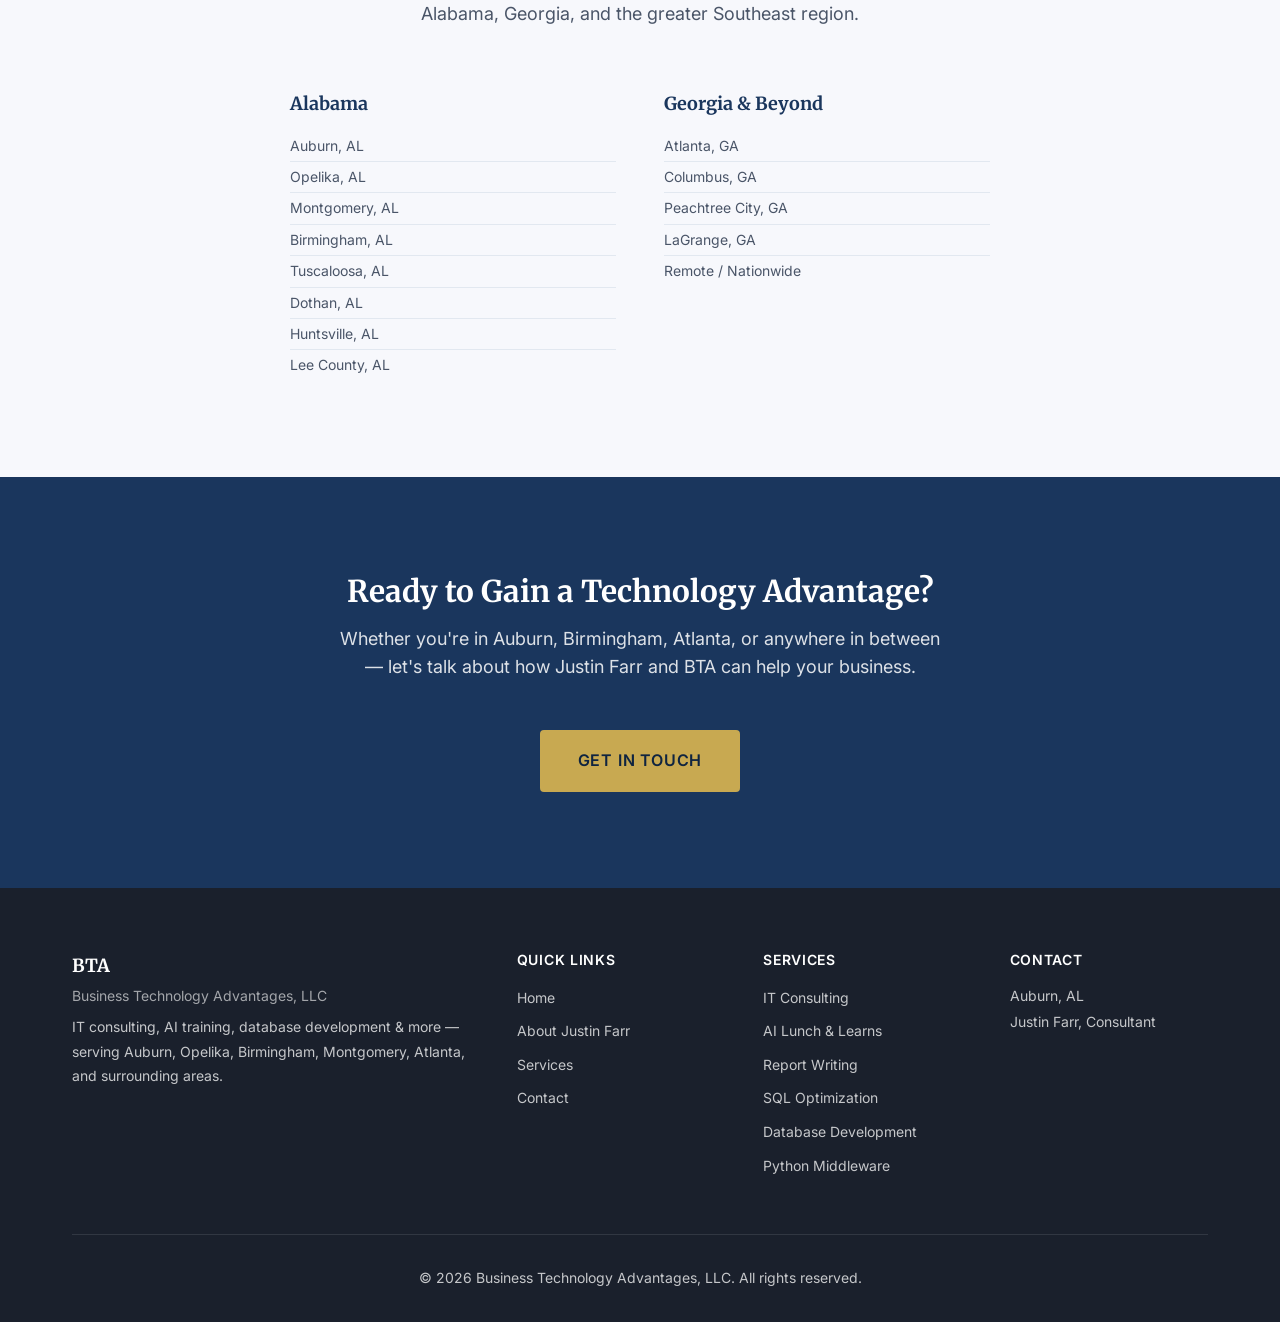
==== commit 1dd521ab: "updates" ====
--- a/index.html
+++ b/index.html
@@ -3,27 +3,28 @@
 <head>
     <meta charset="UTF-8">
     <meta name="viewport" content="width=device-width, initial-scale=1.0">
-    <meta name="description" content="Business Technology Advantages, LLC — Justin Farr provides expert IT consulting, AI training, SQL optimization, database development, report writing, and Python middleware services in Auburn, AL, Opelika, AL, Montgomery, AL, Birmingham, AL, Atlanta, GA and surrounding areas.">
-    <meta name="keywords" content="IT consulting Auburn AL, AI lunch and learn, SQL optimization, database development, Python middleware, report writing, Justin Farr, Business Technology Advantages, Opelika AL, Montgomery AL, Birmingham AL, Atlanta GA, technology consulting Alabama, IT consultant near me">
+    <meta name="description" content="Business Technology Advantages — Justin Farr provides IT consulting, database development, and Python middleware in Auburn, AL and the Southeast.">
+    <meta name="keywords" content="IT consulting Auburn AL, Oracle consultant, PL/SQL developer, T-SQL consultant, SQL optimization, database development, Python middleware, API integration, REST API development, Azure consultant, ETL developer, Power BI consultant, SSRS developer, Crystal Reports, AI lunch and learn, report writing, Justin Farr, Business Technology Advantages, database migration, Oracle APEX, Flask developer, SSIS, Opelika AL, Montgomery AL, Birmingham AL, Atlanta GA, IT consultant near me, freelance DBA, hire SQL developer">
     <meta name="author" content="Justin Farr">
     <meta name="robots" content="index, follow">
 
     <!-- Open Graph / Social Media -->
     <meta property="og:type" content="website">
     <meta property="og:title" content="Business Technology Advantages, LLC — IT Consulting by Justin Farr">
-    <meta property="og:description" content="Expert IT consulting, AI training, SQL optimization, database development, and Python middleware in Auburn, Opelika, Birmingham, Montgomery, and Atlanta.">
-    <meta property="og:url" content="">
-    <meta property="og:image" content="">
+    <meta property="og:description" content="Business Technology Advantages — IT consulting, database development, and Python middleware in Auburn, AL and the Southeast.">
+    <meta property="og:url" content="https://businesstechadvantages.com/">
+    <meta property="og:image" content="https://businesstechadvantages.com/images/og-image.png">
 
     <!-- Twitter Card -->
     <meta name="twitter:card" content="summary_large_image">
     <meta name="twitter:title" content="Business Technology Advantages, LLC — Justin Farr">
-    <meta name="twitter:description" content="IT consulting, AI lunch &amp; learns, SQL optimization, database development, and Python middleware across Alabama and Georgia.">
-
-    <title>Business Technology Advantages, LLC — IT Consulting | Auburn, AL | Justin Farr</title>
+    <meta name="twitter:description" content="Business Technology Advantages — IT consulting, database development, and Python middleware in Auburn, AL and the Southeast.">
+    <meta name="twitter:image" content="https://businesstechadvantages.com/images/og-image.png">
+
+    <title>Business Technology Advantages — IT Consulting | Auburn, AL</title>
 
     <!-- Canonical URL -->
-    <link rel="canonical" href="">
+    <link rel="canonical" href="https://businesstechadvantages.com/">
 
     <!-- Favicons -->
     <link rel="icon" href="favicon.ico" sizes="32x32">
@@ -49,8 +50,8 @@
         "@type": "ProfessionalService",
         "name": "Business Technology Advantages, LLC",
         "description": "Justin Farr provides expert IT consulting, AI training, SQL optimization, database development, report writing, and Python middleware services in Auburn, Opelika, Montgomery, Birmingham, Atlanta, and surrounding areas.",
-        "url": "",
-        "logo": "",
+        "url": "https://businesstechadvantages.com",
+        "logo": "https://businesstechadvantages.com/android-chrome-512x512.png",
         "founder": {
             "@type": "Person",
             "name": "Justin Farr"
@@ -186,8 +187,8 @@
                         <div class="service-icon" aria-hidden="true">
                             <svg xmlns="http://www.w3.org/2000/svg" width="40" height="40" viewBox="0 0 24 24" fill="none" stroke="currentColor" stroke-width="1.5"><polyline points="16 18 22 12 16 6"/><polyline points="8 6 2 12 8 18"/><line x1="14" y1="4" x2="10" y2="20"/></svg>
                         </div>
-                        <h3>Python &amp; Elixir Middleware</h3>
-                        <p>Custom middleware and integration layers built with Python, Elixir, and other modern languages that connect disparate systems, automate workflows, and streamline data pipelines. We build the connective tissue between your applications — serving clients from Auburn to Atlanta and everywhere in between.</p>
+                        <h3>Python Middleware</h3>
+                        <p>Custom middleware and integration layers built with Python and other modern languages that connect disparate systems, automate workflows, and streamline data pipelines. We build the connective tissue between your applications — serving clients from Auburn to Atlanta and everywhere in between.</p>
                         <a href="services.html#python-middleware" class="card-link">Learn More &rarr;</a>
                     </article>
                 </div>
@@ -204,7 +205,7 @@
                 <div class="features-grid">
                     <div class="feature">
                         <h3>Hands-On Expertise</h3>
-                        <p>Justin Farr doesn't just advise — he builds. With expert-level T-SQL and PL/SQL skills, proficiency in Python, Elixir, C#, and Flask, and deep experience across Oracle, SQL Server, PostgreSQL, Azure, and Git-based DevOps workflows, you get a consultant who writes the code and understands the business strategy behind it.</p>
+                        <p>Justin Farr doesn't just advise — he builds. With expert-level T-SQL and PL/SQL skills, proficiency in Python, C#, and Flask, and deep experience across Oracle, SQL Server, PostgreSQL, Azure, and Git-based DevOps workflows, you get a consultant who writes the code and understands the business strategy behind it.</p>
                     </div>
                     <div class="feature">
                         <h3>Academic &amp; Industry Credibility</h3>
@@ -312,6 +313,6 @@
         </div>
     </footer>
 
-    <script src="js/main.js"></script>
+    <script src="js/main.js" defer></script>
 </body>
 </html>
